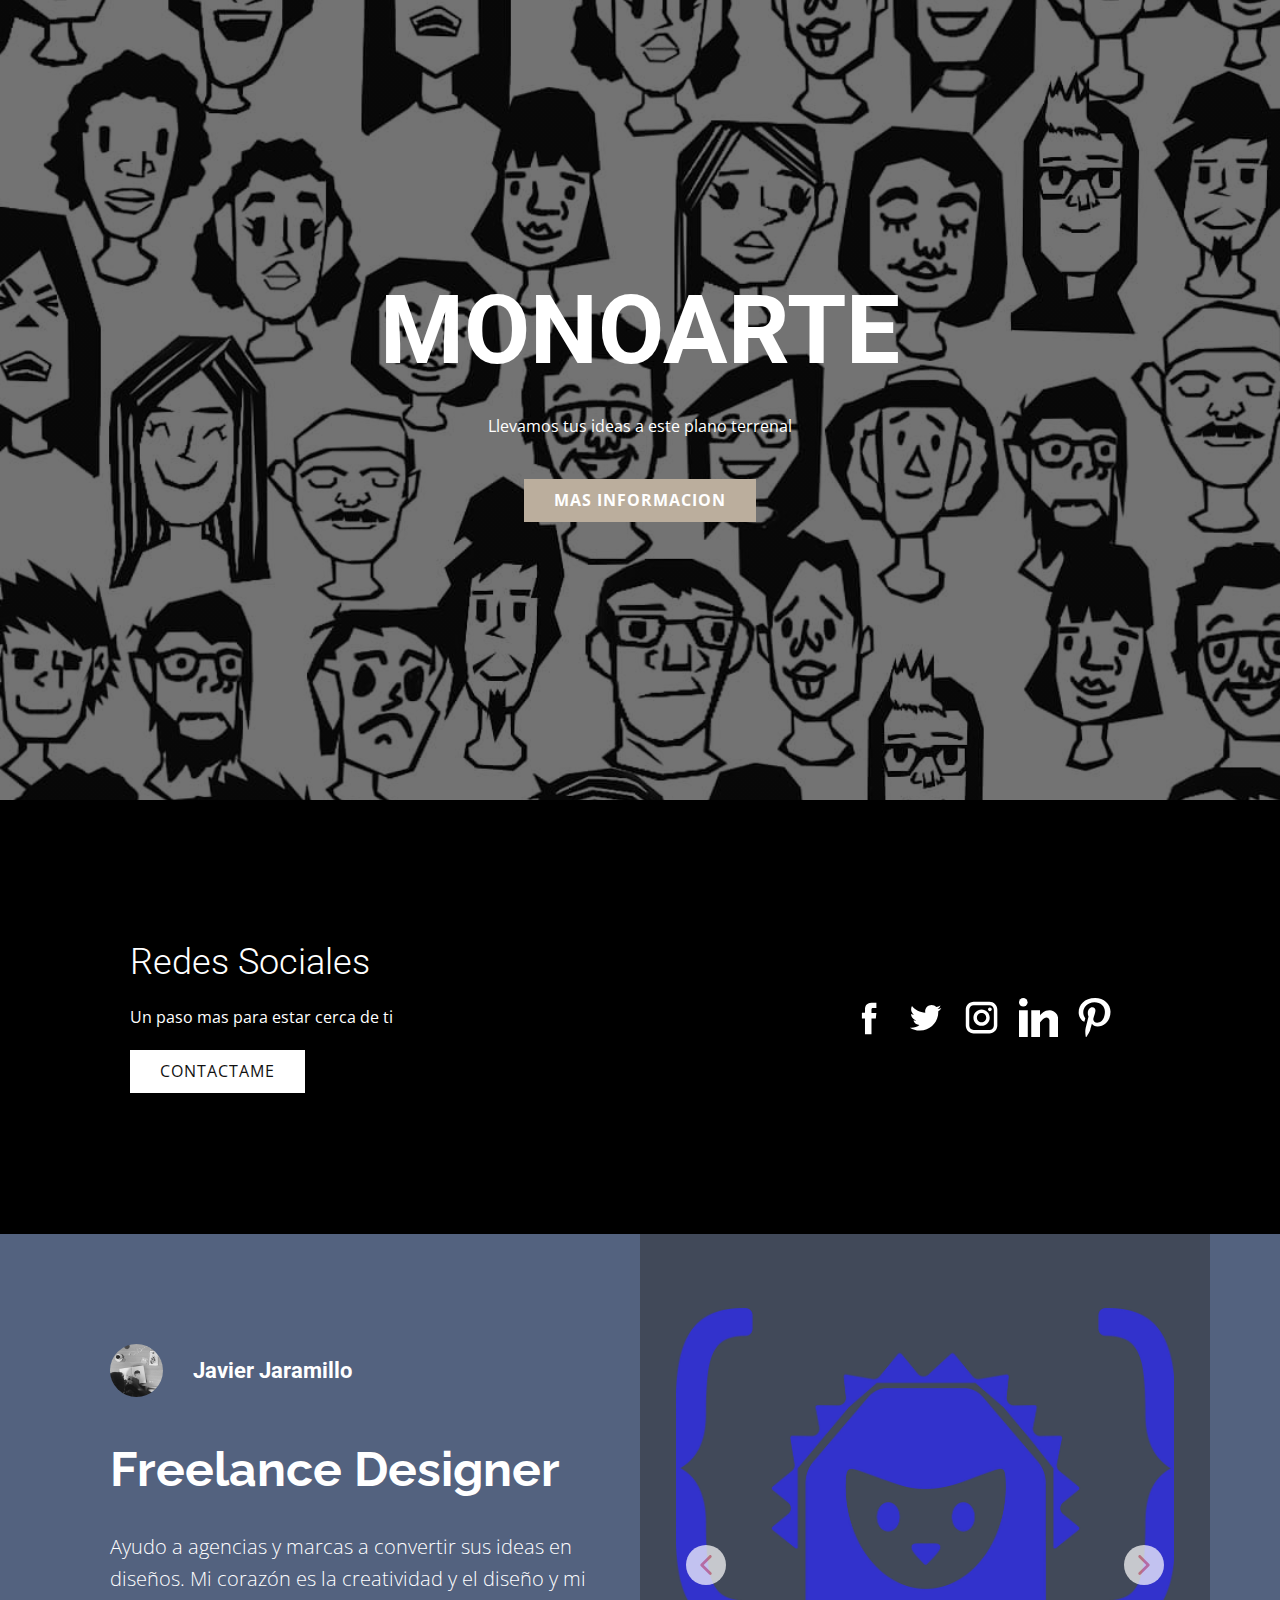
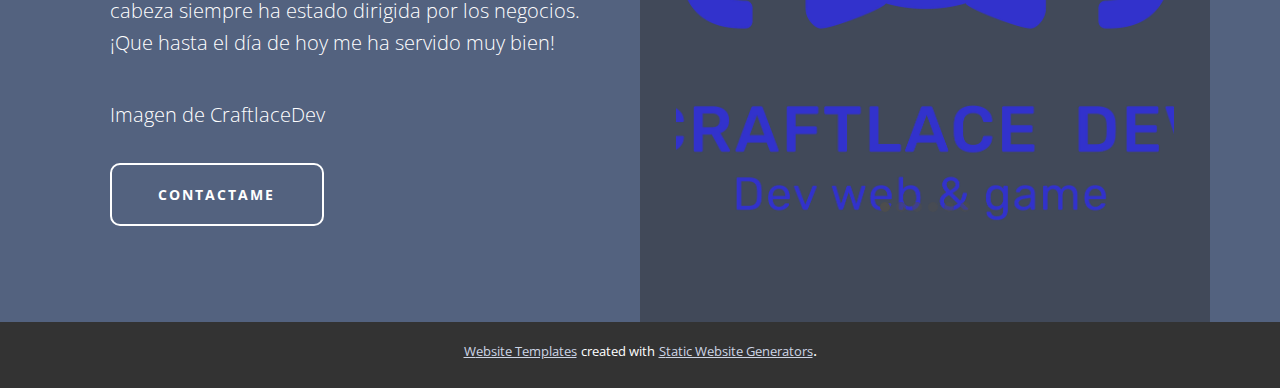
==== Page-14.html @ bd634877 "contenido" ====
<!DOCTYPE html>
<html style="font-size: 16px;" lang="es"><head>
    <meta name="viewport" content="width=device-width, initial-scale=1.0">
    <meta charset="utf-8">
    <meta name="keywords" content="Freelance Designer">
    <meta name="description" content="">
    <title>Page 14</title>
    <link rel="stylesheet" href="nicepage.css" media="screen">
<link rel="stylesheet" href="Page-14.css" media="screen">
    <script class="u-script" type="text/javascript" src="jquery-1.9.1.min.js" defer=""></script>
    <script class="u-script" type="text/javascript" src="nicepage.js" defer=""></script>
    <meta name="generator" content="Nicepage 4.21.19, nicepage.com">
    <link id="u-theme-google-font" rel="stylesheet" href="https://fonts.googleapis.com/css?family=Roboto:100,100i,300,300i,400,400i,500,500i,700,700i,900,900i|Open+Sans:300,300i,400,400i,500,500i,600,600i,700,700i,800,800i">
    <link id="u-page-google-font" rel="stylesheet" href="https://fonts.googleapis.com/css?family=Raleway:100,100i,200,200i,300,300i,400,400i,500,500i,600,600i,700,700i,800,800i,900,900i">
    
    
    
    
    <script type="application/ld+json">{
		"@context": "http://schema.org",
		"@type": "Organization",
		"name": ""
}</script>
    <meta name="theme-color" content="#53627f">
    <meta property="og:title" content="Page 14">
    <meta property="og:type" content="website">
  </head>
  <body class="u-body u-xl-mode" data-lang="es">
    <section class="u-align-center u-clearfix u-image u-shading u-section-1" src="" data-image-width="1080" data-image-height="900" id="sec-49e9">
      <div class="u-clearfix u-sheet u-valign-middle u-sheet-1">
        <h1 class="u-text u-text-default u-title u-text-1">MONOARTE</h1>
        <p class="u-large-text u-text u-text-default u-text-variant u-text-2">Llevamos tus ideas a este plano terrenal</p>
        <a href="#" class="u-btn u-button-style u-palette-2-base u-btn-1">mas informacion</a>
      </div>
    </section>
    <section class="u-black u-clearfix u-section-2" id="sec-7c74">
      <div class="u-clearfix u-sheet u-valign-middle u-sheet-1">
        <div class="u-clearfix u-expanded-width u-layout-wrap u-layout-wrap-1">
          <div class="u-layout">
            <div class="u-layout-row">
              <div class="u-align-left u-container-style u-layout-cell u-left-cell u-size-32-md u-size-32-sm u-size-32-xs u-size-36-lg u-size-36-xl u-layout-cell-1">
                <div class="u-container-layout u-valign-middle u-container-layout-1">
                  <h2 class="u-text u-text-default u-text-1">Redes Sociales</h2>
                  <p class="u-text u-text-2">Un paso mas para estar cerca de ti</p>
                  <a href="" class="u-btn u-button-style u-white u-btn-1">CONTACTAME</a>
                </div>
              </div>
              <div class="u-align-left-sm u-align-left-xs u-align-right-lg u-align-right-md u-align-right-xl u-container-style u-layout-cell u-right-cell u-size-24-lg u-size-24-xl u-size-28-md u-size-28-sm u-size-28-xs u-layout-cell-2">
                <div class="u-container-layout u-valign-middle u-container-layout-2">
                  <div class="u-social-icons u-spacing-17 u-social-icons-1">
                    <a class="u-social-url" title="facebook" target="_blank" href="https://facebook.com/name"><span class="u-icon u-social-facebook u-social-icon u-text-white"><svg class="u-svg-link" preserveAspectRatio="xMidYMin slice" viewBox="0 0 112 112" style=""><use xlink:href="#svg-2e4f"></use></svg><svg class="u-svg-content" viewBox="0 0 112 112" x="0" y="0" id="svg-2e4f"><path fill="currentColor" d="M75.5,28.8H65.4c-1.5,0-4,0.9-4,4.3v9.4h13.9l-1.5,15.8H61.4v45.1H42.8V58.3h-8.8V42.4h8.8V32.2
c0-7.4,3.4-18.8,18.8-18.8h13.8v15.4H75.5z"></path></svg></span>
                    </a>
                    <a class="u-social-url" title="twitter" target="_blank" href="https://twitter.com/name"><span class="u-icon u-social-icon u-social-twitter u-text-white"><svg class="u-svg-link" preserveAspectRatio="xMidYMin slice" viewBox="0 0 112 112" style=""><use xlink:href="#svg-c508"></use></svg><svg class="u-svg-content" viewBox="0 0 112 112" x="0" y="0" id="svg-c508"><path fill="currentColor" d="M92.2,38.2c0,0.8,0,1.6,0,2.3c0,24.3-18.6,52.4-52.6,52.4c-10.6,0.1-20.2-2.9-28.5-8.2
	c1.4,0.2,2.9,0.2,4.4,0.2c8.7,0,16.7-2.9,23-7.9c-8.1-0.2-14.9-5.5-17.3-12.8c1.1,0.2,2.4,0.2,3.4,0.2c1.6,0,3.3-0.2,4.8-0.7
	c-8.4-1.6-14.9-9.2-14.9-18c0-0.2,0-0.2,0-0.2c2.5,1.4,5.4,2.2,8.4,2.3c-5-3.3-8.3-8.9-8.3-15.4c0-3.4,1-6.5,2.5-9.2
	c9.1,11.1,22.7,18.5,38,19.2c-0.2-1.4-0.4-2.8-0.4-4.3c0.1-10,8.3-18.2,18.5-18.2c5.4,0,10.1,2.2,13.5,5.7c4.3-0.8,8.1-2.3,11.7-4.5
	c-1.4,4.3-4.3,7.9-8.1,10.1c3.7-0.4,7.3-1.4,10.6-2.9C98.9,32.3,95.7,35.5,92.2,38.2z"></path></svg></span>
                    </a>
                    <a class="u-social-url" title="instagram" target="_blank" href="https://instagram.com/name"><span class="u-icon u-social-icon u-social-instagram u-text-white"><svg class="u-svg-link" preserveAspectRatio="xMidYMin slice" viewBox="0 0 112 112" style=""><use xlink:href="#svg-9d85"></use></svg><svg class="u-svg-content" viewBox="0 0 112 112" x="0" y="0" id="svg-9d85"><path fill="currentColor" d="M55.9,32.9c-12.8,0-23.2,10.4-23.2,23.2s10.4,23.2,23.2,23.2s23.2-10.4,23.2-23.2S68.7,32.9,55.9,32.9z
	 M55.9,69.4c-7.4,0-13.3-6-13.3-13.3c-0.1-7.4,6-13.3,13.3-13.3s13.3,6,13.3,13.3C69.3,63.5,63.3,69.4,55.9,69.4z"></path><path fill="#FFFFFF" d="M79.7,26.8c-3,0-5.4,2.5-5.4,5.4s2.5,5.4,5.4,5.4c3,0,5.4-2.5,5.4-5.4S82.7,26.8,79.7,26.8z"></path><path fill="currentColor" d="M78.2,11H33.5C21,11,10.8,21.3,10.8,33.7v44.7c0,12.6,10.2,22.8,22.7,22.8h44.7c12.6,0,22.7-10.2,22.7-22.7
	V33.7C100.8,21.1,90.6,11,78.2,11z M91,78.4c0,7.1-5.8,12.8-12.8,12.8H33.5c-7.1,0-12.8-5.8-12.8-12.8V33.7
	c0-7.1,5.8-12.8,12.8-12.8h44.7c7.1,0,12.8,5.8,12.8,12.8V78.4z"></path></svg></span>
                    </a>
                    <a class="u-social-url" target="_blank" data-type="Custom" title="Custom" href=""><span class="u-icon u-social-custom u-social-icon u-text-white u-icon-4"><svg class="u-svg-link" preserveAspectRatio="xMidYMin slice" viewBox="0 0 512 512" style=""><use xlink:href="#svg-ff0d"></use></svg><svg class="u-svg-content" viewBox="0 0 512 512" x="0px" y="0px" id="svg-ff0d" style="enable-background:new 0 0 512 512;"><g><g><rect y="160" width="114.496" height="352"></rect>
</g>
</g><g><g><path d="M426.368,164.128c-1.216-0.384-2.368-0.8-3.648-1.152c-1.536-0.352-3.072-0.64-4.64-0.896    c-6.08-1.216-12.736-2.08-20.544-2.08c-66.752,0-109.088,48.544-123.04,67.296V160H160v352h114.496V320    c0,0,86.528-120.512,123.04-32c0,79.008,0,224,0,224H512V274.464C512,221.28,475.552,176.96,426.368,164.128z"></path>
</g>
</g><g><g><circle cx="56" cy="56" r="56"></circle>
</g>
</g></svg></span>
                    </a>
                    <a class="u-social-url" target="_blank" data-type="Custom" title="Custom" href=""><span class="u-icon u-social-custom u-social-icon u-text-white u-icon-5"><svg class="u-svg-link" preserveAspectRatio="xMidYMin slice" viewBox="0 0 511.977 511.977" style=""><use xlink:href="#svg-a3cb"></use></svg><svg class="u-svg-content" viewBox="0 0 511.977 511.977" x="0px" y="0px" id="svg-a3cb" style="enable-background:new 0 0 511.977 511.977;"><g><g><path d="M262.948,0C122.628,0,48.004,89.92,48.004,187.968c0,45.472,25.408,102.176,66.08,120.16    c6.176,2.784,9.536,1.6,10.912-4.128c1.216-4.352,6.56-25.312,9.152-35.2c0.8-3.168,0.384-5.92-2.176-8.896    c-13.504-15.616-24.224-44.064-24.224-70.752c0-68.384,54.368-134.784,146.88-134.784c80,0,135.968,51.968,135.968,126.304    c0,84-44.448,142.112-102.208,142.112c-31.968,0-55.776-25.088-48.224-56.128c9.12-36.96,27.008-76.704,27.008-103.36    c0-23.904-13.504-43.68-41.088-43.68c-32.544,0-58.944,32.224-58.944,75.488c0,27.488,9.728,46.048,9.728,46.048    S144.676,371.2,138.692,395.488c-10.112,41.12,1.376,107.712,2.368,113.44c0.608,3.168,4.16,4.16,6.144,1.568    c3.168-4.16,42.08-59.68,52.992-99.808c3.968-14.624,20.256-73.92,20.256-73.92c10.72,19.36,41.664,35.584,74.624,35.584    c98.048,0,168.896-86.176,168.896-193.12C463.62,76.704,375.876,0,262.948,0z"></path>
</g>
</g></svg></span>
                    </a>
                  </div>
                </div>
              </div>
            </div>
          </div>
        </div>
      </div>
    </section>
    <section class="u-clearfix u-palette-1-base u-section-3" id="carousel_46b9">
      <div class="u-clearfix u-sheet u-valign-middle-xs u-sheet-1">
        <div class="u-clearfix u-expanded-width-sm u-expanded-width-xs u-layout-wrap u-layout-wrap-1">
          <div class="u-gutter-0 u-layout">
            <div class="u-layout-row">
              <div class="u-align-left u-container-style u-layout-cell u-palette-1-base u-size-30-lg u-size-30-xl u-size-60-md u-size-60-sm u-size-60-xs u-layout-cell-1">
                <div class="u-container-layout u-valign-middle u-container-layout-1">
                  <div class="u-align-left u-container-style u-group u-group-1">
                    <div class="u-container-layout u-container-layout-2">
                      <div alt="" class="u-image u-image-circle u-image-1" data-image-width="800" data-image-height="792"></div>
                      <h5 class="u-text u-text-1">Javier Jaramillo</h5>
                    </div>
                  </div>
                  <h2 class="u-custom-font u-font-raleway u-text u-text-2">Freelance Designer</h2>
                  <p class="u-text u-text-3"> Ayudo a agencias y marcas a convertir sus ideas en diseños. Mi corazón es la creatividad y el diseño y mi cabeza siempre ha estado dirigida por los negocios. ¡Que hasta el día de hoy me ha servido muy bien!</p>
                  <p class="u-text u-text-4">Imagen de CraftlaceDev</p>
                  <a href="https://nicepage.com/wordpress-themes" class="u-active-white u-border-2 u-border-active-white u-border-hover-white u-border-white u-btn u-btn-round u-button-style u-hover-white u-none u-radius-10 u-text-active-palette-4-base u-text-hover-palette-4-base u-btn-1">contactame</a>
                </div>
              </div>
              <div class="u-align-center-lg u-align-center-xl u-align-left-md u-align-left-sm u-align-left-xs u-container-style u-layout-cell u-palette-1-dark-2 u-size-30-lg u-size-30-xl u-size-60-md u-size-60-sm u-size-60-xs u-layout-cell-2">
                <div class="u-container-layout u-valign-middle-sm u-valign-middle-xs u-container-layout-3">
                  <div class="u-carousel u-expanded-width-xs u-gallery u-gallery-slider u-layout-carousel u-lightbox u-show-text-on-hover u-thumbnails-position-bottom u-gallery-1" id="carousel-8c03" data-interval="5000" data-u-ride="carousel">
                    <ol class="u-absolute-hcenter u-carousel-indicators u-carousel-indicators-1">
                      <li data-u-target="#carousel-8c03" data-u-slide-to="0" class="u-active u-grey-70 u-shape-circle" style="width: 10px; height: 10px;"></li>
                      <li data-u-target="#carousel-8c03" data-u-slide-to="1" class="u-grey-70 u-shape-circle" style="width: 10px; height: 10px;"></li>
                      <li data-u-target="#carousel-8c03" data-u-slide-to="2" class="u-grey-70 u-shape-circle" style="width: 10px; height: 10px;"></li>
                      <li data-u-target="#carousel-8c03" data-u-slide-to="3" class="u-grey-70 u-shape-circle" style="width: 10px; height: 10px;"></li>
                      <li data-u-target="#carousel-8c03" data-u-slide-to="4" class="u-grey-70 u-shape-circle" style="width: 10px; height: 10px;"></li>
                      <li data-u-target="#carousel-8c03" data-u-slide-to="5" class="u-grey-70 u-shape-circle" style="width: 10px; height: 10px;"></li>
                    </ol>
                    <div class="u-carousel-inner u-gallery-inner" role="listbox">
                      <div class="u-active u-carousel-item u-effect-fade u-effect-hover-zoom u-gallery-item u-carousel-item-1">
                        <div class="u-back-slide" data-image-width="1189" data-image-height="1080">
                          <img class="u-back-image u-expanded" src="images/3.png">
                        </div>
                        <div class="u-align-center u-over-slide u-shading u-valign-bottom u-over-slide-1">
                          <h3 class="u-gallery-heading">Sample Title</h3>
                          <p class="u-gallery-text">Sample Text</p>
                        </div>
                      </div>
                      <div class="u-carousel-item u-effect-fade u-effect-hover-zoom u-gallery-item u-carousel-item-2">
                        <div class="u-back-slide" data-image-width="1189" data-image-height="1080">
                          <img class="u-back-image u-expanded" src="images/2.png">
                        </div>
                        <div class="u-align-center u-over-slide u-shading u-valign-bottom u-over-slide-2">
                          <h3 class="u-gallery-heading">Sample Title</h3>
                          <p class="u-gallery-text">Sample Text</p>
                        </div>
                      </div>
                      <div class="u-carousel-item u-effect-fade u-effect-hover-zoom u-gallery-item u-carousel-item-3">
                        <div class="u-back-slide" data-image-width="1920" data-image-height="725">
                          <img class="u-back-image u-expanded" src="images/4.png">
                        </div>
                        <div class="u-align-center u-over-slide u-shading u-valign-bottom u-over-slide-3">
                          <h3 class="u-gallery-heading">Sample Title</h3>
                          <p class="u-gallery-text">Sample Text</p>
                        </div>
                      </div>
                      <div class="u-carousel-item u-effect-fade u-effect-hover-zoom u-gallery-item u-carousel-item-4">
                        <div class="u-back-slide" data-image-width="3401" data-image-height="1770">
                          <img class="u-back-image u-expanded" src="images/7.png">
                        </div>
                        <div class="u-align-center u-over-slide u-shading u-valign-bottom u-over-slide-4">
                          <h3 class="u-gallery-heading">Sample Title</h3>
                          <p class="u-gallery-text">Sample Text</p>
                        </div>
                      </div>
                      <div class="u-carousel-item u-effect-fade u-effect-hover-zoom u-gallery-item u-carousel-item-5">
                        <div class="u-back-slide" data-image-width="1080" data-image-height="1080">
                          <img class="u-back-image u-expanded" src="images/1.png">
                        </div>
                        <div class="u-align-center u-over-slide u-shading u-valign-bottom u-over-slide-5">
                          <h3 class="u-gallery-heading">Sample Title</h3>
                          <p class="u-gallery-text">Sample Text</p>
                        </div>
                      </div>
                      <div class="u-carousel-item u-effect-fade u-effect-hover-zoom u-gallery-item u-carousel-item-6">
                        <div class="u-back-slide" data-image-width="2093" data-image-height="1198">
                          <img class="u-back-image u-expanded" src="images/6.png">
                        </div>
                        <div class="u-align-center u-over-slide u-shading u-valign-bottom u-over-slide-6">
                          <h3 class="u-gallery-heading">Sample Title</h3>
                          <p class="u-gallery-text">Sample Text</p>
                        </div>
                      </div>
                    </div>
                    <a class="u-absolute-vcenter u-carousel-control u-carousel-control-prev u-hover-palette-4-base u-icon-circle u-opacity u-opacity-70 u-spacing-10 u-text-hover-white u-text-palette-4-base u-white u-carousel-control-1" href="#carousel-8c03" role="button" data-u-slide="prev">
                      <span aria-hidden="true">
                        <svg viewBox="0 0 451.847 451.847"><path d="M97.141,225.92c0-8.095,3.091-16.192,9.259-22.366L300.689,9.27c12.359-12.359,32.397-12.359,44.751,0
c12.354,12.354,12.354,32.388,0,44.748L173.525,225.92l171.903,171.909c12.354,12.354,12.354,32.391,0,44.744
c-12.354,12.365-32.386,12.365-44.745,0l-194.29-194.281C100.226,242.115,97.141,234.018,97.141,225.92z"></path></svg>
                      </span>
                      <span class="sr-only">
                        <svg viewBox="0 0 451.847 451.847"><path d="M97.141,225.92c0-8.095,3.091-16.192,9.259-22.366L300.689,9.27c12.359-12.359,32.397-12.359,44.751,0
c12.354,12.354,12.354,32.388,0,44.748L173.525,225.92l171.903,171.909c12.354,12.354,12.354,32.391,0,44.744
c-12.354,12.365-32.386,12.365-44.745,0l-194.29-194.281C100.226,242.115,97.141,234.018,97.141,225.92z"></path></svg>
                      </span>
                    </a>
                    <a class="u-absolute-vcenter u-carousel-control u-carousel-control-next u-hover-palette-4-base u-icon-circle u-opacity u-opacity-70 u-spacing-10 u-text-hover-white u-text-palette-4-base u-white u-carousel-control-2" href="#carousel-8c03" role="button" data-u-slide="next">
                      <span aria-hidden="true">
                        <svg viewBox="0 0 451.846 451.847"><path d="M345.441,248.292L151.154,442.573c-12.359,12.365-32.397,12.365-44.75,0c-12.354-12.354-12.354-32.391,0-44.744
L278.318,225.92L106.409,54.017c-12.354-12.359-12.354-32.394,0-44.748c12.354-12.359,32.391-12.359,44.75,0l194.287,194.284
c6.177,6.18,9.262,14.271,9.262,22.366C354.708,234.018,351.617,242.115,345.441,248.292z"></path></svg>
                      </span>
                      <span class="sr-only">
                        <svg viewBox="0 0 451.846 451.847"><path d="M345.441,248.292L151.154,442.573c-12.359,12.365-32.397,12.365-44.75,0c-12.354-12.354-12.354-32.391,0-44.744
L278.318,225.92L106.409,54.017c-12.354-12.359-12.354-32.394,0-44.748c12.354-12.359,32.391-12.359,44.75,0l194.287,194.284
c6.177,6.18,9.262,14.271,9.262,22.366C354.708,234.018,351.617,242.115,345.441,248.292z"></path></svg>
                      </span>
                    </a>
                  </div>
                </div>
              </div>
            </div>
          </div>
        </div>
      </div>
    </section>
    
    
    
    <section class="u-backlink u-clearfix u-grey-80">
      <a class="u-link" href="https://nicepage.com/website-templates" target="_blank">
        <span>Website Templates</span>
      </a>
      <p class="u-text">
        <span>created with</span>
      </p>
      <a class="u-link" href="https://nicepage.com/static-site-generator" target="_blank">
        <span>Static Website Generators</span>
      </a>. 
    </section>
  
</body></html>
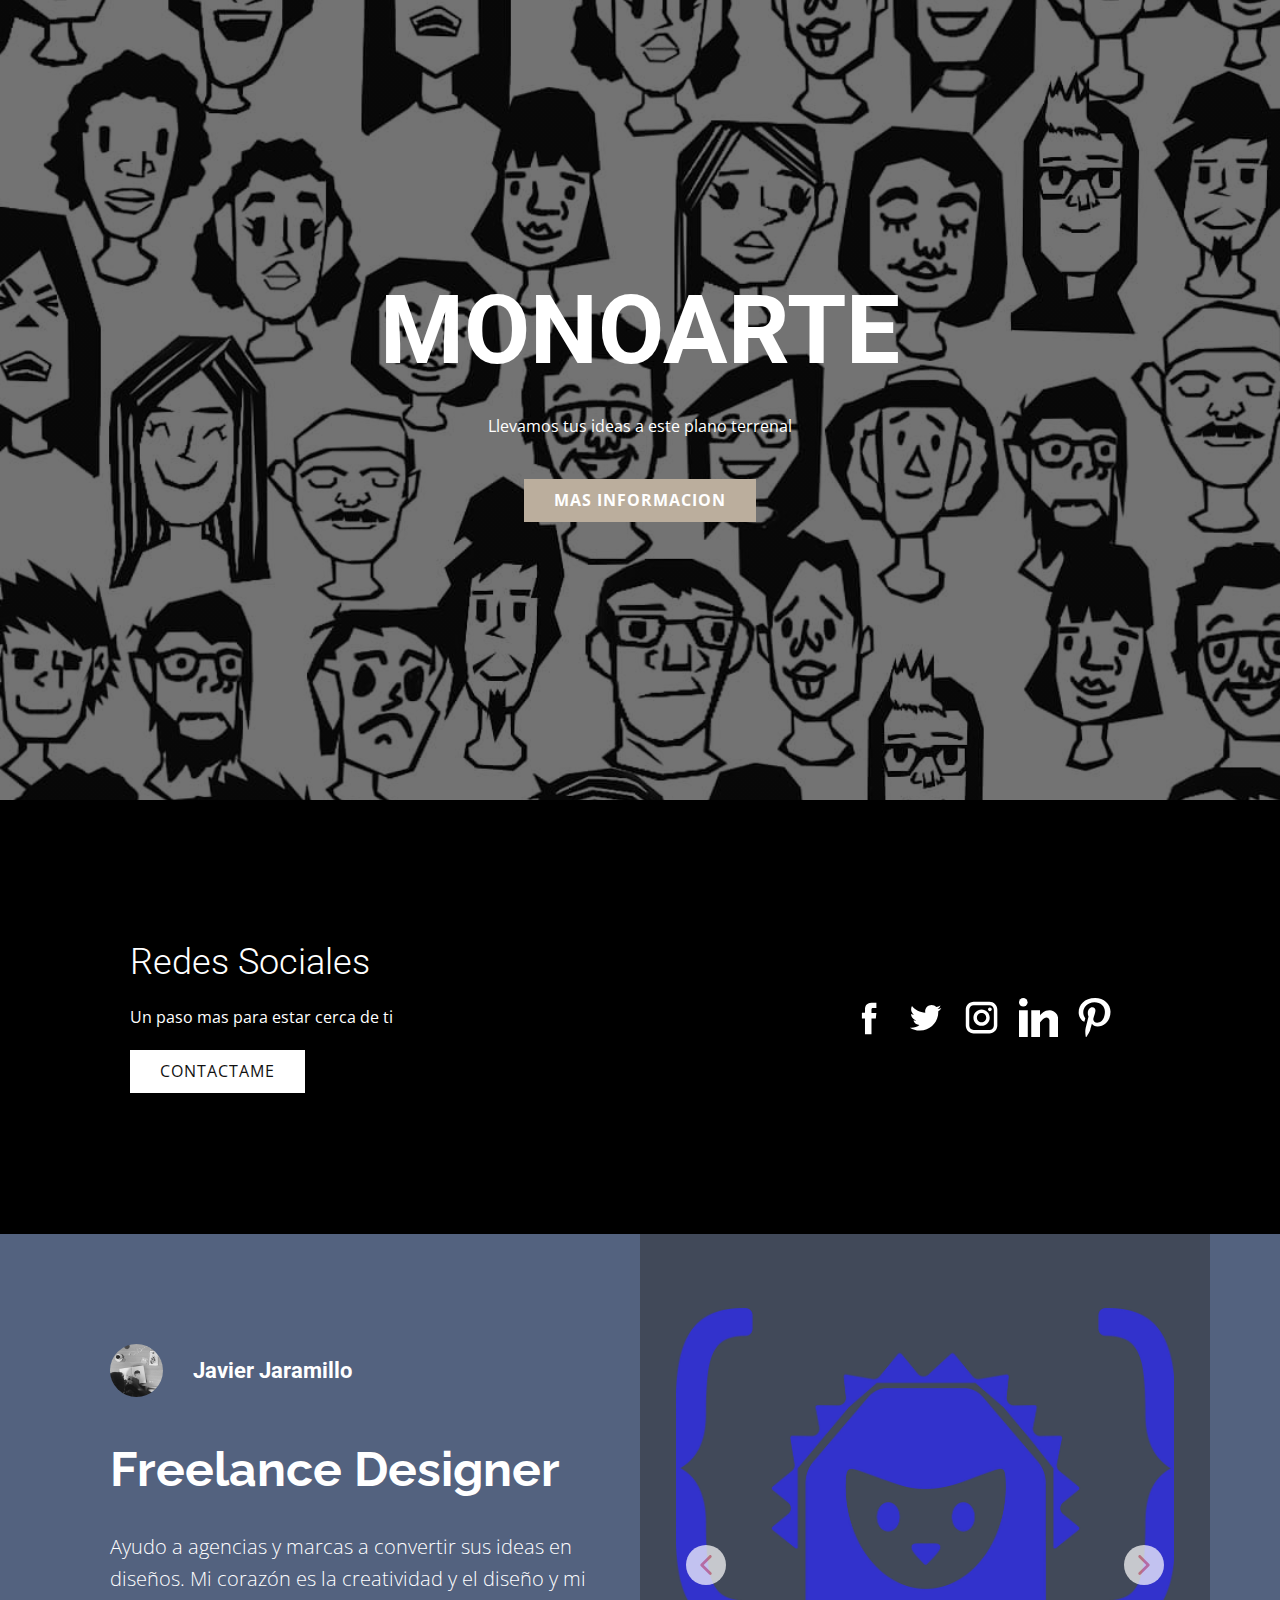
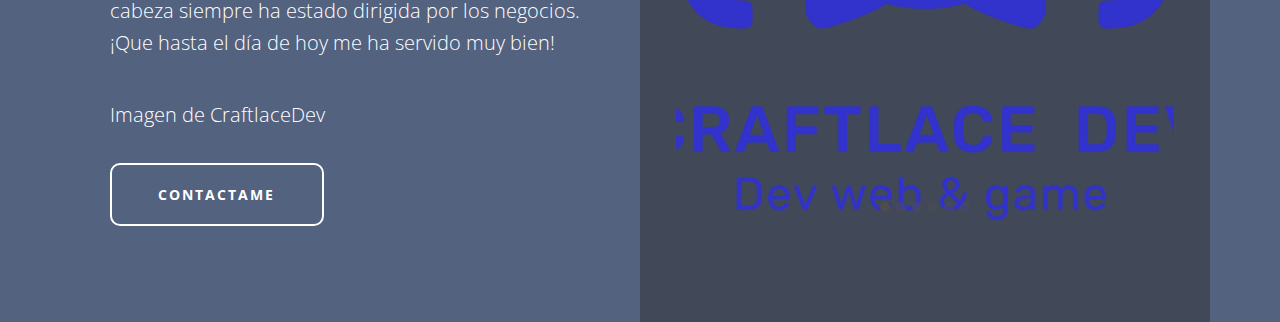
==== commit bafb8788: "cambio de orden de seccion" ====
--- a/Page-14.html
+++ b/Page-14.html
@@ -1,68 +1,73 @@
 <!DOCTYPE html>
-<html style="font-size: 16px;" lang="es"><head>
+<html style="font-size: 16px;" lang="es">
+
+<head>
     <meta name="viewport" content="width=device-width, initial-scale=1.0">
     <meta charset="utf-8">
     <meta name="keywords" content="Freelance Designer">
     <meta name="description" content="">
     <title>Page 14</title>
     <link rel="stylesheet" href="nicepage.css" media="screen">
-<link rel="stylesheet" href="Page-14.css" media="screen">
+    <link rel="stylesheet" href="Page-14.css" media="screen">
     <script class="u-script" type="text/javascript" src="jquery-1.9.1.min.js" defer=""></script>
     <script class="u-script" type="text/javascript" src="nicepage.js" defer=""></script>
     <meta name="generator" content="Nicepage 4.21.19, nicepage.com">
     <link id="u-theme-google-font" rel="stylesheet" href="https://fonts.googleapis.com/css?family=Roboto:100,100i,300,300i,400,400i,500,500i,700,700i,900,900i|Open+Sans:300,300i,400,400i,500,500i,600,600i,700,700i,800,800i">
     <link id="u-page-google-font" rel="stylesheet" href="https://fonts.googleapis.com/css?family=Raleway:100,100i,200,200i,300,300i,400,400i,500,500i,600,600i,700,700i,800,800i,900,900i">
-    
-    
-    
-    
-    <script type="application/ld+json">{
-		"@context": "http://schema.org",
-		"@type": "Organization",
-		"name": ""
-}</script>
+
+
+
+
+    <script type="application/ld+json">
+        {
+            "@context": "http://schema.org",
+            "@type": "Organization",
+            "name": ""
+        }
+    </script>
     <meta name="theme-color" content="#53627f">
     <meta property="og:title" content="Page 14">
     <meta property="og:type" content="website">
-  </head>
-  <body class="u-body u-xl-mode" data-lang="es">
+</head>
+
+<body class="u-body u-xl-mode" data-lang="es">
     <section class="u-align-center u-clearfix u-image u-shading u-section-1" src="" data-image-width="1080" data-image-height="900" id="sec-49e9">
-      <div class="u-clearfix u-sheet u-valign-middle u-sheet-1">
-        <h1 class="u-text u-text-default u-title u-text-1">MONOARTE</h1>
-        <p class="u-large-text u-text u-text-default u-text-variant u-text-2">Llevamos tus ideas a este plano terrenal</p>
-        <a href="#" class="u-btn u-button-style u-palette-2-base u-btn-1">mas informacion</a>
-      </div>
+        <div class="u-clearfix u-sheet u-valign-middle u-sheet-1">
+            <h1 class="u-text u-text-default u-title u-text-1">MONOARTE</h1>
+            <p class="u-large-text u-text u-text-default u-text-variant u-text-2">Llevamos tus ideas a este plano terrenal</p>
+            <a href="#" class="u-btn u-button-style u-palette-2-base u-btn-1">mas informacion</a>
+        </div>
     </section>
     <section class="u-black u-clearfix u-section-2" id="sec-7c74">
-      <div class="u-clearfix u-sheet u-valign-middle u-sheet-1">
-        <div class="u-clearfix u-expanded-width u-layout-wrap u-layout-wrap-1">
-          <div class="u-layout">
-            <div class="u-layout-row">
-              <div class="u-align-left u-container-style u-layout-cell u-left-cell u-size-32-md u-size-32-sm u-size-32-xs u-size-36-lg u-size-36-xl u-layout-cell-1">
-                <div class="u-container-layout u-valign-middle u-container-layout-1">
-                  <h2 class="u-text u-text-default u-text-1">Redes Sociales</h2>
-                  <p class="u-text u-text-2">Un paso mas para estar cerca de ti</p>
-                  <a href="" class="u-btn u-button-style u-white u-btn-1">CONTACTAME</a>
-                </div>
-              </div>
-              <div class="u-align-left-sm u-align-left-xs u-align-right-lg u-align-right-md u-align-right-xl u-container-style u-layout-cell u-right-cell u-size-24-lg u-size-24-xl u-size-28-md u-size-28-sm u-size-28-xs u-layout-cell-2">
-                <div class="u-container-layout u-valign-middle u-container-layout-2">
-                  <div class="u-social-icons u-spacing-17 u-social-icons-1">
-                    <a class="u-social-url" title="facebook" target="_blank" href="https://facebook.com/name"><span class="u-icon u-social-facebook u-social-icon u-text-white"><svg class="u-svg-link" preserveAspectRatio="xMidYMin slice" viewBox="0 0 112 112" style=""><use xlink:href="#svg-2e4f"></use></svg><svg class="u-svg-content" viewBox="0 0 112 112" x="0" y="0" id="svg-2e4f"><path fill="currentColor" d="M75.5,28.8H65.4c-1.5,0-4,0.9-4,4.3v9.4h13.9l-1.5,15.8H61.4v45.1H42.8V58.3h-8.8V42.4h8.8V32.2
+        <div class="u-clearfix u-sheet u-valign-middle u-sheet-1">
+            <div class="u-clearfix u-expanded-width u-layout-wrap u-layout-wrap-1">
+                <div class="u-layout">
+                    <div class="u-layout-row">
+                        <div class="u-align-left u-container-style u-layout-cell u-left-cell u-size-32-md u-size-32-sm u-size-32-xs u-size-36-lg u-size-36-xl u-layout-cell-1">
+                            <div class="u-container-layout u-valign-middle u-container-layout-1">
+                                <h2 class="u-text u-text-default u-text-1">Redes Sociales</h2>
+                                <p class="u-text u-text-2">Un paso mas para estar cerca de ti</p>
+                                <a href="" class="u-btn u-button-style u-white u-btn-1">CONTACTAME</a>
+                            </div>
+                        </div>
+                        <div class="u-align-left-sm u-align-left-xs u-align-right-lg u-align-right-md u-align-right-xl u-container-style u-layout-cell u-right-cell u-size-24-lg u-size-24-xl u-size-28-md u-size-28-sm u-size-28-xs u-layout-cell-2">
+                            <div class="u-container-layout u-valign-middle u-container-layout-2">
+                                <div class="u-social-icons u-spacing-17 u-social-icons-1">
+                                    <a class="u-social-url" title="facebook" target="_blank" href="https://facebook.com/name"><span class="u-icon u-social-facebook u-social-icon u-text-white"><svg class="u-svg-link" preserveAspectRatio="xMidYMin slice" viewBox="0 0 112 112" style=""><use xlink:href="#svg-2e4f"></use></svg><svg class="u-svg-content" viewBox="0 0 112 112" x="0" y="0" id="svg-2e4f"><path fill="currentColor" d="M75.5,28.8H65.4c-1.5,0-4,0.9-4,4.3v9.4h13.9l-1.5,15.8H61.4v45.1H42.8V58.3h-8.8V42.4h8.8V32.2
 c0-7.4,3.4-18.8,18.8-18.8h13.8v15.4H75.5z"></path></svg></span>
                     </a>
-                    <a class="u-social-url" title="twitter" target="_blank" href="https://twitter.com/name"><span class="u-icon u-social-icon u-social-twitter u-text-white"><svg class="u-svg-link" preserveAspectRatio="xMidYMin slice" viewBox="0 0 112 112" style=""><use xlink:href="#svg-c508"></use></svg><svg class="u-svg-content" viewBox="0 0 112 112" x="0" y="0" id="svg-c508"><path fill="currentColor" d="M92.2,38.2c0,0.8,0,1.6,0,2.3c0,24.3-18.6,52.4-52.6,52.4c-10.6,0.1-20.2-2.9-28.5-8.2
+                                    <a class="u-social-url" title="twitter" target="_blank" href="https://twitter.com/name"><span class="u-icon u-social-icon u-social-twitter u-text-white"><svg class="u-svg-link" preserveAspectRatio="xMidYMin slice" viewBox="0 0 112 112" style=""><use xlink:href="#svg-c508"></use></svg><svg class="u-svg-content" viewBox="0 0 112 112" x="0" y="0" id="svg-c508"><path fill="currentColor" d="M92.2,38.2c0,0.8,0,1.6,0,2.3c0,24.3-18.6,52.4-52.6,52.4c-10.6,0.1-20.2-2.9-28.5-8.2
 	c1.4,0.2,2.9,0.2,4.4,0.2c8.7,0,16.7-2.9,23-7.9c-8.1-0.2-14.9-5.5-17.3-12.8c1.1,0.2,2.4,0.2,3.4,0.2c1.6,0,3.3-0.2,4.8-0.7
 	c-8.4-1.6-14.9-9.2-14.9-18c0-0.2,0-0.2,0-0.2c2.5,1.4,5.4,2.2,8.4,2.3c-5-3.3-8.3-8.9-8.3-15.4c0-3.4,1-6.5,2.5-9.2
 	c9.1,11.1,22.7,18.5,38,19.2c-0.2-1.4-0.4-2.8-0.4-4.3c0.1-10,8.3-18.2,18.5-18.2c5.4,0,10.1,2.2,13.5,5.7c4.3-0.8,8.1-2.3,11.7-4.5
 	c-1.4,4.3-4.3,7.9-8.1,10.1c3.7-0.4,7.3-1.4,10.6-2.9C98.9,32.3,95.7,35.5,92.2,38.2z"></path></svg></span>
                     </a>
-                    <a class="u-social-url" title="instagram" target="_blank" href="https://instagram.com/name"><span class="u-icon u-social-icon u-social-instagram u-text-white"><svg class="u-svg-link" preserveAspectRatio="xMidYMin slice" viewBox="0 0 112 112" style=""><use xlink:href="#svg-9d85"></use></svg><svg class="u-svg-content" viewBox="0 0 112 112" x="0" y="0" id="svg-9d85"><path fill="currentColor" d="M55.9,32.9c-12.8,0-23.2,10.4-23.2,23.2s10.4,23.2,23.2,23.2s23.2-10.4,23.2-23.2S68.7,32.9,55.9,32.9z
+                                    <a class="u-social-url" title="instagram" target="_blank" href="https://instagram.com/name"><span class="u-icon u-social-icon u-social-instagram u-text-white"><svg class="u-svg-link" preserveAspectRatio="xMidYMin slice" viewBox="0 0 112 112" style=""><use xlink:href="#svg-9d85"></use></svg><svg class="u-svg-content" viewBox="0 0 112 112" x="0" y="0" id="svg-9d85"><path fill="currentColor" d="M55.9,32.9c-12.8,0-23.2,10.4-23.2,23.2s10.4,23.2,23.2,23.2s23.2-10.4,23.2-23.2S68.7,32.9,55.9,32.9z
 	 M55.9,69.4c-7.4,0-13.3-6-13.3-13.3c-0.1-7.4,6-13.3,13.3-13.3s13.3,6,13.3,13.3C69.3,63.5,63.3,69.4,55.9,69.4z"></path><path fill="#FFFFFF" d="M79.7,26.8c-3,0-5.4,2.5-5.4,5.4s2.5,5.4,5.4,5.4c3,0,5.4-2.5,5.4-5.4S82.7,26.8,79.7,26.8z"></path><path fill="currentColor" d="M78.2,11H33.5C21,11,10.8,21.3,10.8,33.7v44.7c0,12.6,10.2,22.8,22.7,22.8h44.7c12.6,0,22.7-10.2,22.7-22.7
 	V33.7C100.8,21.1,90.6,11,78.2,11z M91,78.4c0,7.1-5.8,12.8-12.8,12.8H33.5c-7.1,0-12.8-5.8-12.8-12.8V33.7
 	c0-7.1,5.8-12.8,12.8-12.8h44.7c7.1,0,12.8,5.8,12.8,12.8V78.4z"></path></svg></span>
                     </a>
-                    <a class="u-social-url" target="_blank" data-type="Custom" title="Custom" href=""><span class="u-icon u-social-custom u-social-icon u-text-white u-icon-4"><svg class="u-svg-link" preserveAspectRatio="xMidYMin slice" viewBox="0 0 512 512" style=""><use xlink:href="#svg-ff0d"></use></svg><svg class="u-svg-content" viewBox="0 0 512 512" x="0px" y="0px" id="svg-ff0d" style="enable-background:new 0 0 512 512;"><g><g><rect y="160" width="114.496" height="352"></rect>
+                                    <a class="u-social-url" target="_blank" data-type="Custom" title="Custom" href=""><span class="u-icon u-social-custom u-social-icon u-text-white u-icon-4"><svg class="u-svg-link" preserveAspectRatio="xMidYMin slice" viewBox="0 0 512 512" style=""><use xlink:href="#svg-ff0d"></use></svg><svg class="u-svg-content" viewBox="0 0 512 512" x="0px" y="0px" id="svg-ff0d" style="enable-background:new 0 0 512 512;"><g><g><rect y="160" width="114.496" height="352"></rect>
 </g>
 </g><g><g><path d="M426.368,164.128c-1.216-0.384-2.368-0.8-3.648-1.152c-1.536-0.352-3.072-0.64-4.64-0.896    c-6.08-1.216-12.736-2.08-20.544-2.08c-66.752,0-109.088,48.544-123.04,67.296V160H160v352h114.496V320    c0,0,86.528-120.512,123.04-32c0,79.008,0,224,0,224H512V274.464C512,221.28,475.552,176.96,426.368,164.128z"></path>
 </g>
@@ -70,149 +75,143 @@
 </g>
 </g></svg></span>
                     </a>
-                    <a class="u-social-url" target="_blank" data-type="Custom" title="Custom" href=""><span class="u-icon u-social-custom u-social-icon u-text-white u-icon-5"><svg class="u-svg-link" preserveAspectRatio="xMidYMin slice" viewBox="0 0 511.977 511.977" style=""><use xlink:href="#svg-a3cb"></use></svg><svg class="u-svg-content" viewBox="0 0 511.977 511.977" x="0px" y="0px" id="svg-a3cb" style="enable-background:new 0 0 511.977 511.977;"><g><g><path d="M262.948,0C122.628,0,48.004,89.92,48.004,187.968c0,45.472,25.408,102.176,66.08,120.16    c6.176,2.784,9.536,1.6,10.912-4.128c1.216-4.352,6.56-25.312,9.152-35.2c0.8-3.168,0.384-5.92-2.176-8.896    c-13.504-15.616-24.224-44.064-24.224-70.752c0-68.384,54.368-134.784,146.88-134.784c80,0,135.968,51.968,135.968,126.304    c0,84-44.448,142.112-102.208,142.112c-31.968,0-55.776-25.088-48.224-56.128c9.12-36.96,27.008-76.704,27.008-103.36    c0-23.904-13.504-43.68-41.088-43.68c-32.544,0-58.944,32.224-58.944,75.488c0,27.488,9.728,46.048,9.728,46.048    S144.676,371.2,138.692,395.488c-10.112,41.12,1.376,107.712,2.368,113.44c0.608,3.168,4.16,4.16,6.144,1.568    c3.168-4.16,42.08-59.68,52.992-99.808c3.968-14.624,20.256-73.92,20.256-73.92c10.72,19.36,41.664,35.584,74.624,35.584    c98.048,0,168.896-86.176,168.896-193.12C463.62,76.704,375.876,0,262.948,0z"></path>
+                                    <a class="u-social-url" target="_blank" data-type="Custom" title="Custom" href=""><span class="u-icon u-social-custom u-social-icon u-text-white u-icon-5"><svg class="u-svg-link" preserveAspectRatio="xMidYMin slice" viewBox="0 0 511.977 511.977" style=""><use xlink:href="#svg-a3cb"></use></svg><svg class="u-svg-content" viewBox="0 0 511.977 511.977" x="0px" y="0px" id="svg-a3cb" style="enable-background:new 0 0 511.977 511.977;"><g><g><path d="M262.948,0C122.628,0,48.004,89.92,48.004,187.968c0,45.472,25.408,102.176,66.08,120.16    c6.176,2.784,9.536,1.6,10.912-4.128c1.216-4.352,6.56-25.312,9.152-35.2c0.8-3.168,0.384-5.92-2.176-8.896    c-13.504-15.616-24.224-44.064-24.224-70.752c0-68.384,54.368-134.784,146.88-134.784c80,0,135.968,51.968,135.968,126.304    c0,84-44.448,142.112-102.208,142.112c-31.968,0-55.776-25.088-48.224-56.128c9.12-36.96,27.008-76.704,27.008-103.36    c0-23.904-13.504-43.68-41.088-43.68c-32.544,0-58.944,32.224-58.944,75.488c0,27.488,9.728,46.048,9.728,46.048    S144.676,371.2,138.692,395.488c-10.112,41.12,1.376,107.712,2.368,113.44c0.608,3.168,4.16,4.16,6.144,1.568    c3.168-4.16,42.08-59.68,52.992-99.808c3.968-14.624,20.256-73.92,20.256-73.92c10.72,19.36,41.664,35.584,74.624,35.584    c98.048,0,168.896-86.176,168.896-193.12C463.62,76.704,375.876,0,262.948,0z"></path>
 </g>
 </g></svg></span>
                     </a>
-                  </div>
+                                </div>
+                            </div>
+                        </div>
+                    </div>
                 </div>
-              </div>
             </div>
-          </div>
         </div>
-      </div>
     </section>
     <section class="u-clearfix u-palette-1-base u-section-3" id="carousel_46b9">
-      <div class="u-clearfix u-sheet u-valign-middle-xs u-sheet-1">
-        <div class="u-clearfix u-expanded-width-sm u-expanded-width-xs u-layout-wrap u-layout-wrap-1">
-          <div class="u-gutter-0 u-layout">
-            <div class="u-layout-row">
-              <div class="u-align-left u-container-style u-layout-cell u-palette-1-base u-size-30-lg u-size-30-xl u-size-60-md u-size-60-sm u-size-60-xs u-layout-cell-1">
-                <div class="u-container-layout u-valign-middle u-container-layout-1">
-                  <div class="u-align-left u-container-style u-group u-group-1">
-                    <div class="u-container-layout u-container-layout-2">
-                      <div alt="" class="u-image u-image-circle u-image-1" data-image-width="800" data-image-height="792"></div>
-                      <h5 class="u-text u-text-1">Javier Jaramillo</h5>
-                    </div>
-                  </div>
-                  <h2 class="u-custom-font u-font-raleway u-text u-text-2">Freelance Designer</h2>
-                  <p class="u-text u-text-3"> Ayudo a agencias y marcas a convertir sus ideas en diseños. Mi corazón es la creatividad y el diseño y mi cabeza siempre ha estado dirigida por los negocios. ¡Que hasta el día de hoy me ha servido muy bien!</p>
-                  <p class="u-text u-text-4">Imagen de CraftlaceDev</p>
-                  <a href="https://nicepage.com/wordpress-themes" class="u-active-white u-border-2 u-border-active-white u-border-hover-white u-border-white u-btn u-btn-round u-button-style u-hover-white u-none u-radius-10 u-text-active-palette-4-base u-text-hover-palette-4-base u-btn-1">contactame</a>
-                </div>
-              </div>
-              <div class="u-align-center-lg u-align-center-xl u-align-left-md u-align-left-sm u-align-left-xs u-container-style u-layout-cell u-palette-1-dark-2 u-size-30-lg u-size-30-xl u-size-60-md u-size-60-sm u-size-60-xs u-layout-cell-2">
-                <div class="u-container-layout u-valign-middle-sm u-valign-middle-xs u-container-layout-3">
-                  <div class="u-carousel u-expanded-width-xs u-gallery u-gallery-slider u-layout-carousel u-lightbox u-show-text-on-hover u-thumbnails-position-bottom u-gallery-1" id="carousel-8c03" data-interval="5000" data-u-ride="carousel">
-                    <ol class="u-absolute-hcenter u-carousel-indicators u-carousel-indicators-1">
-                      <li data-u-target="#carousel-8c03" data-u-slide-to="0" class="u-active u-grey-70 u-shape-circle" style="width: 10px; height: 10px;"></li>
-                      <li data-u-target="#carousel-8c03" data-u-slide-to="1" class="u-grey-70 u-shape-circle" style="width: 10px; height: 10px;"></li>
-                      <li data-u-target="#carousel-8c03" data-u-slide-to="2" class="u-grey-70 u-shape-circle" style="width: 10px; height: 10px;"></li>
-                      <li data-u-target="#carousel-8c03" data-u-slide-to="3" class="u-grey-70 u-shape-circle" style="width: 10px; height: 10px;"></li>
-                      <li data-u-target="#carousel-8c03" data-u-slide-to="4" class="u-grey-70 u-shape-circle" style="width: 10px; height: 10px;"></li>
-                      <li data-u-target="#carousel-8c03" data-u-slide-to="5" class="u-grey-70 u-shape-circle" style="width: 10px; height: 10px;"></li>
-                    </ol>
-                    <div class="u-carousel-inner u-gallery-inner" role="listbox">
-                      <div class="u-active u-carousel-item u-effect-fade u-effect-hover-zoom u-gallery-item u-carousel-item-1">
-                        <div class="u-back-slide" data-image-width="1189" data-image-height="1080">
-                          <img class="u-back-image u-expanded" src="images/3.png">
-                        </div>
-                        <div class="u-align-center u-over-slide u-shading u-valign-bottom u-over-slide-1">
-                          <h3 class="u-gallery-heading">Sample Title</h3>
-                          <p class="u-gallery-text">Sample Text</p>
-                        </div>
-                      </div>
-                      <div class="u-carousel-item u-effect-fade u-effect-hover-zoom u-gallery-item u-carousel-item-2">
-                        <div class="u-back-slide" data-image-width="1189" data-image-height="1080">
-                          <img class="u-back-image u-expanded" src="images/2.png">
-                        </div>
-                        <div class="u-align-center u-over-slide u-shading u-valign-bottom u-over-slide-2">
-                          <h3 class="u-gallery-heading">Sample Title</h3>
-                          <p class="u-gallery-text">Sample Text</p>
-                        </div>
-                      </div>
-                      <div class="u-carousel-item u-effect-fade u-effect-hover-zoom u-gallery-item u-carousel-item-3">
-                        <div class="u-back-slide" data-image-width="1920" data-image-height="725">
-                          <img class="u-back-image u-expanded" src="images/4.png">
-                        </div>
-                        <div class="u-align-center u-over-slide u-shading u-valign-bottom u-over-slide-3">
-                          <h3 class="u-gallery-heading">Sample Title</h3>
-                          <p class="u-gallery-text">Sample Text</p>
-                        </div>
-                      </div>
-                      <div class="u-carousel-item u-effect-fade u-effect-hover-zoom u-gallery-item u-carousel-item-4">
-                        <div class="u-back-slide" data-image-width="3401" data-image-height="1770">
-                          <img class="u-back-image u-expanded" src="images/7.png">
-                        </div>
-                        <div class="u-align-center u-over-slide u-shading u-valign-bottom u-over-slide-4">
-                          <h3 class="u-gallery-heading">Sample Title</h3>
-                          <p class="u-gallery-text">Sample Text</p>
-                        </div>
-                      </div>
-                      <div class="u-carousel-item u-effect-fade u-effect-hover-zoom u-gallery-item u-carousel-item-5">
-                        <div class="u-back-slide" data-image-width="1080" data-image-height="1080">
-                          <img class="u-back-image u-expanded" src="images/1.png">
-                        </div>
-                        <div class="u-align-center u-over-slide u-shading u-valign-bottom u-over-slide-5">
-                          <h3 class="u-gallery-heading">Sample Title</h3>
-                          <p class="u-gallery-text">Sample Text</p>
-                        </div>
-                      </div>
-                      <div class="u-carousel-item u-effect-fade u-effect-hover-zoom u-gallery-item u-carousel-item-6">
-                        <div class="u-back-slide" data-image-width="2093" data-image-height="1198">
-                          <img class="u-back-image u-expanded" src="images/6.png">
-                        </div>
-                        <div class="u-align-center u-over-slide u-shading u-valign-bottom u-over-slide-6">
-                          <h3 class="u-gallery-heading">Sample Title</h3>
-                          <p class="u-gallery-text">Sample Text</p>
-                        </div>
-                      </div>
-                    </div>
-                    <a class="u-absolute-vcenter u-carousel-control u-carousel-control-prev u-hover-palette-4-base u-icon-circle u-opacity u-opacity-70 u-spacing-10 u-text-hover-white u-text-palette-4-base u-white u-carousel-control-1" href="#carousel-8c03" role="button" data-u-slide="prev">
-                      <span aria-hidden="true">
+        <div class="u-clearfix u-sheet u-valign-middle-xs u-sheet-1">
+            <div class="u-clearfix u-expanded-width-sm u-expanded-width-xs u-layout-wrap u-layout-wrap-1">
+                <div class="u-gutter-0 u-layout">
+                    <div class="u-layout-row">
+                        <div class="u-align-left u-container-style u-layout-cell u-palette-1-base u-size-30-lg u-size-30-xl u-size-60-md u-size-60-sm u-size-60-xs u-layout-cell-1">
+                            <div class="u-container-layout u-valign-middle u-container-layout-1">
+                                <div class="u-align-left u-container-style u-group u-group-1">
+                                    <div class="u-container-layout u-container-layout-2">
+                                        <div alt="" class="u-image u-image-circle u-image-1" data-image-width="800" data-image-height="792"></div>
+                                        <h5 class="u-text u-text-1">Javier Jaramillo</h5>
+                                    </div>
+                                </div>
+                                <h2 class="u-custom-font u-font-raleway u-text u-text-2">Freelance Designer</h2>
+                                <p class="u-text u-text-3"> Ayudo a agencias y marcas a convertir sus ideas en diseños. Mi corazón es la creatividad y el diseño y mi cabeza siempre ha estado dirigida por los negocios. ¡Que hasta el día de hoy me ha servido muy bien!</p>
+                                <p class="u-text u-text-4">Imagen de CraftlaceDev</p>
+                                <a href="https://nicepage.com/wordpress-themes" class="u-active-white u-border-2 u-border-active-white u-border-hover-white u-border-white u-btn u-btn-round u-button-style u-hover-white u-none u-radius-10 u-text-active-palette-4-base u-text-hover-palette-4-base u-btn-1">contactame</a>
+                            </div>
+                        </div>
+                        <div class="u-align-center-lg u-align-center-xl u-align-left-md u-align-left-sm u-align-left-xs u-container-style u-layout-cell u-palette-1-dark-2 u-size-30-lg u-size-30-xl u-size-60-md u-size-60-sm u-size-60-xs u-layout-cell-2">
+                            <div class="u-container-layout u-valign-middle-sm u-valign-middle-xs u-container-layout-3">
+                                <div class="u-carousel u-expanded-width-xs u-gallery u-gallery-slider u-layout-carousel u-lightbox u-show-text-on-hover u-thumbnails-position-bottom u-gallery-1" id="carousel-8c03" data-interval="5000" data-u-ride="carousel">
+                                    <ol class="u-absolute-hcenter u-carousel-indicators u-carousel-indicators-1">
+                                        <li data-u-target="#carousel-8c03" data-u-slide-to="0" class="u-active u-grey-70 u-shape-circle" style="width: 10px; height: 10px;"></li>
+                                        <li data-u-target="#carousel-8c03" data-u-slide-to="1" class="u-grey-70 u-shape-circle" style="width: 10px; height: 10px;"></li>
+                                        <li data-u-target="#carousel-8c03" data-u-slide-to="2" class="u-grey-70 u-shape-circle" style="width: 10px; height: 10px;"></li>
+                                        <li data-u-target="#carousel-8c03" data-u-slide-to="3" class="u-grey-70 u-shape-circle" style="width: 10px; height: 10px;"></li>
+                                        <li data-u-target="#carousel-8c03" data-u-slide-to="4" class="u-grey-70 u-shape-circle" style="width: 10px; height: 10px;"></li>
+                                        <li data-u-target="#carousel-8c03" data-u-slide-to="5" class="u-grey-70 u-shape-circle" style="width: 10px; height: 10px;"></li>
+                                    </ol>
+                                    <div class="u-carousel-inner u-gallery-inner" role="listbox">
+                                        <div class="u-active u-carousel-item u-effect-fade u-effect-hover-zoom u-gallery-item u-carousel-item-1">
+                                            <div class="u-back-slide" data-image-width="1189" data-image-height="1080">
+                                                <img class="u-back-image u-expanded" src="images/3.png">
+                                            </div>
+                                            <div class="u-align-center u-over-slide u-shading u-valign-bottom u-over-slide-1">
+                                                <h3 class="u-gallery-heading">Sample Title</h3>
+                                                <p class="u-gallery-text">Sample Text</p>
+                                            </div>
+                                        </div>
+                                        <div class="u-carousel-item u-effect-fade u-effect-hover-zoom u-gallery-item u-carousel-item-2">
+                                            <div class="u-back-slide" data-image-width="1189" data-image-height="1080">
+                                                <img class="u-back-image u-expanded" src="images/2.png">
+                                            </div>
+                                            <div class="u-align-center u-over-slide u-shading u-valign-bottom u-over-slide-2">
+                                                <h3 class="u-gallery-heading">Sample Title</h3>
+                                                <p class="u-gallery-text">Sample Text</p>
+                                            </div>
+                                        </div>
+                                        <div class="u-carousel-item u-effect-fade u-effect-hover-zoom u-gallery-item u-carousel-item-3">
+                                            <div class="u-back-slide" data-image-width="1920" data-image-height="725">
+                                                <img class="u-back-image u-expanded" src="images/4.png">
+                                            </div>
+                                            <div class="u-align-center u-over-slide u-shading u-valign-bottom u-over-slide-3">
+                                                <h3 class="u-gallery-heading">Sample Title</h3>
+                                                <p class="u-gallery-text">Sample Text</p>
+                                            </div>
+                                        </div>
+                                        <div class="u-carousel-item u-effect-fade u-effect-hover-zoom u-gallery-item u-carousel-item-4">
+                                            <div class="u-back-slide" data-image-width="3401" data-image-height="1770">
+                                                <img class="u-back-image u-expanded" src="images/7.png">
+                                            </div>
+                                            <div class="u-align-center u-over-slide u-shading u-valign-bottom u-over-slide-4">
+                                                <h3 class="u-gallery-heading">Sample Title</h3>
+                                                <p class="u-gallery-text">Sample Text</p>
+                                            </div>
+                                        </div>
+                                        <div class="u-carousel-item u-effect-fade u-effect-hover-zoom u-gallery-item u-carousel-item-5">
+                                            <div class="u-back-slide" data-image-width="1080" data-image-height="1080">
+                                                <img class="u-back-image u-expanded" src="images/1.png">
+                                            </div>
+                                            <div class="u-align-center u-over-slide u-shading u-valign-bottom u-over-slide-5">
+                                                <h3 class="u-gallery-heading">Sample Title</h3>
+                                                <p class="u-gallery-text">Sample Text</p>
+                                            </div>
+                                        </div>
+                                        <div class="u-carousel-item u-effect-fade u-effect-hover-zoom u-gallery-item u-carousel-item-6">
+                                            <div class="u-back-slide" data-image-width="2093" data-image-height="1198">
+                                                <img class="u-back-image u-expanded" src="images/6.png">
+                                            </div>
+                                            <div class="u-align-center u-over-slide u-shading u-valign-bottom u-over-slide-6">
+                                                <h3 class="u-gallery-heading">Sample Title</h3>
+                                                <p class="u-gallery-text">Sample Text</p>
+                                            </div>
+                                        </div>
+                                    </div>
+                                    <a class="u-absolute-vcenter u-carousel-control u-carousel-control-prev u-hover-palette-4-base u-icon-circle u-opacity u-opacity-70 u-spacing-10 u-text-hover-white u-text-palette-4-base u-white u-carousel-control-1" href="#carousel-8c03" role="button"
+                                        data-u-slide="prev">
+                                        <span aria-hidden="true">
                         <svg viewBox="0 0 451.847 451.847"><path d="M97.141,225.92c0-8.095,3.091-16.192,9.259-22.366L300.689,9.27c12.359-12.359,32.397-12.359,44.751,0
 c12.354,12.354,12.354,32.388,0,44.748L173.525,225.92l171.903,171.909c12.354,12.354,12.354,32.391,0,44.744
 c-12.354,12.365-32.386,12.365-44.745,0l-194.29-194.281C100.226,242.115,97.141,234.018,97.141,225.92z"></path></svg>
                       </span>
-                      <span class="sr-only">
+                                        <span class="sr-only">
                         <svg viewBox="0 0 451.847 451.847"><path d="M97.141,225.92c0-8.095,3.091-16.192,9.259-22.366L300.689,9.27c12.359-12.359,32.397-12.359,44.751,0
 c12.354,12.354,12.354,32.388,0,44.748L173.525,225.92l171.903,171.909c12.354,12.354,12.354,32.391,0,44.744
 c-12.354,12.365-32.386,12.365-44.745,0l-194.29-194.281C100.226,242.115,97.141,234.018,97.141,225.92z"></path></svg>
                       </span>
-                    </a>
-                    <a class="u-absolute-vcenter u-carousel-control u-carousel-control-next u-hover-palette-4-base u-icon-circle u-opacity u-opacity-70 u-spacing-10 u-text-hover-white u-text-palette-4-base u-white u-carousel-control-2" href="#carousel-8c03" role="button" data-u-slide="next">
-                      <span aria-hidden="true">
+                                    </a>
+                                    <a class="u-absolute-vcenter u-carousel-control u-carousel-control-next u-hover-palette-4-base u-icon-circle u-opacity u-opacity-70 u-spacing-10 u-text-hover-white u-text-palette-4-base u-white u-carousel-control-2" href="#carousel-8c03" role="button"
+                                        data-u-slide="next">
+                                        <span aria-hidden="true">
                         <svg viewBox="0 0 451.846 451.847"><path d="M345.441,248.292L151.154,442.573c-12.359,12.365-32.397,12.365-44.75,0c-12.354-12.354-12.354-32.391,0-44.744
 L278.318,225.92L106.409,54.017c-12.354-12.359-12.354-32.394,0-44.748c12.354-12.359,32.391-12.359,44.75,0l194.287,194.284
 c6.177,6.18,9.262,14.271,9.262,22.366C354.708,234.018,351.617,242.115,345.441,248.292z"></path></svg>
                       </span>
-                      <span class="sr-only">
+                                        <span class="sr-only">
                         <svg viewBox="0 0 451.846 451.847"><path d="M345.441,248.292L151.154,442.573c-12.359,12.365-32.397,12.365-44.75,0c-12.354-12.354-12.354-32.391,0-44.744
 L278.318,225.92L106.409,54.017c-12.354-12.359-12.354-32.394,0-44.748c12.354-12.359,32.391-12.359,44.75,0l194.287,194.284
 c6.177,6.18,9.262,14.271,9.262,22.366C354.708,234.018,351.617,242.115,345.441,248.292z"></path></svg>
                       </span>
-                    </a>
-                  </div>
+                                    </a>
+                                </div>
+                            </div>
+                        </div>
+                    </div>
                 </div>
-              </div>
             </div>
-          </div>
         </div>
-      </div>
     </section>
-    
-    
-    
-    <section class="u-backlink u-clearfix u-grey-80">
-      <a class="u-link" href="https://nicepage.com/website-templates" target="_blank">
-        <span>Website Templates</span>
-      </a>
-      <p class="u-text">
-        <span>created with</span>
-      </p>
-      <a class="u-link" href="https://nicepage.com/static-site-generator" target="_blank">
-        <span>Static Website Generators</span>
-      </a>. 
-    </section>
-  
-</body></html>+
+
+
+
+
+</body>
+
+</html>